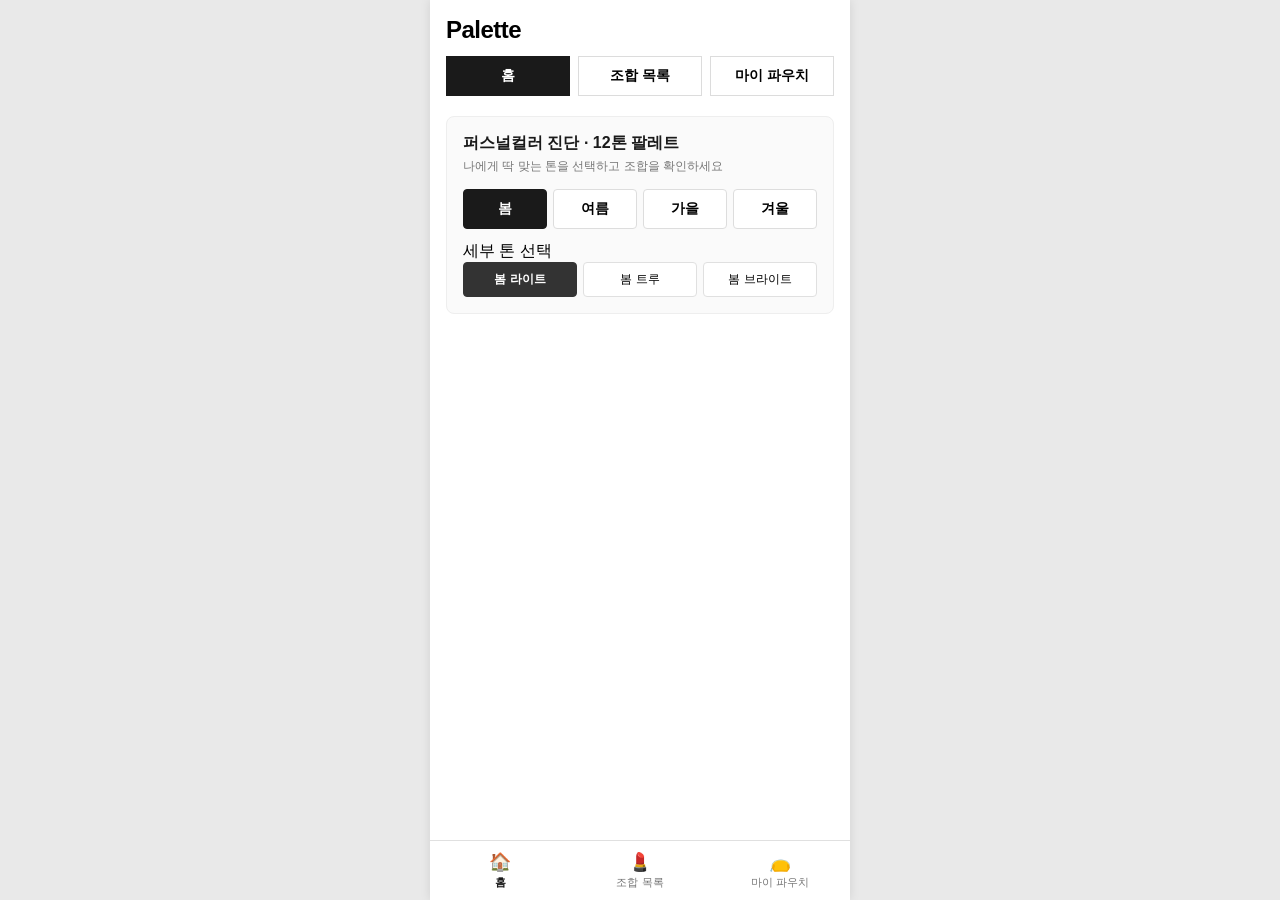
==== index.html @ 943b268a "Update index.html" ====
<!DOCTYPE html>
<html lang="ko">
<head>
  <meta charset="UTF-8">
  <meta name="viewport" content="width=device-width, initial-scale=1.0">
  <title>Palette - 퍼스널 컬러 메이크업 조합 탐색</title>
  <link rel="stylesheet" href="style.css">
</head>
<body>

  <!-- App Container -->
  <div id="app">

    <!-- Header -->
    <header class="header">
      <h1 class="logo">Palette</h1>
      <nav class="nav">
        <button type="button" class="nav-btn active" id="btnNavHome">홈</button>
        <button type="button" class="nav-btn" id="btnNavList">조합 목록</button>
        <button type="button" class="nav-btn" id="btnNavPouch">마이 파우치</button>
      </nav>
    </header>

    <!-- Main Content -->
    <main class="content">

      <!-- 퍼스널컬러 선택 섹션 (홈 탭 전용) -->
      <section class="personal-color-section" id="personalColorSection">
        <div class="pc-header">
          <h2>퍼스널컬러 진단 · 12톤 팔레트</h2>
          <p>나에게 딱 맞는 톤을 선택하고 조합을 확인하세요</p>
        </div>

        <!-- 1단계: 4계절 선택 -->
        <div class="season-group" id="seasonGroup">
          <button type="button" class="season-btn active" data-season="봄">봄</button>
          <button type="button" class="season-btn" data-season="여름">여름</button>
          <button type="button" class="season-btn" data-season="가을">가을</button>
          <button type="button" class="season-btn" data-season="겨울">겨울</button>
        </div>

        <!-- 2단계: 세부 3톤 선택 -->
        <div class="subtone-title">세부 톤 선택</div>
        <div class="subtone-group" id="subtoneGroup">
          <!-- JS에서 계절 선택에 따라 동적으로 생성됩니다 -->
        </div>
      </section>

      <!-- 결과 섹션 (조합 목록 / 마이 파우치 전용) -->
      <section class="result-section" id="resultSection">
        <div class="result-header">
          <span class="result-count">조합 결과 <strong id="resultCountNum">0</strong>건</span>
          <select id="sortSelect">
            <option value="popular">인기순</option>
            <option value="latest">최신순</option>
            <option value="priceLow">낮은가격순</option>
          </select>
        </div>

        <div class="card-list" id="cardList"></div>

        <div class="empty-state hidden" id="emptyState">
          <p class="empty-title">선택하신 조건에 맞는 세트가 없습니다.</p>
          <p class="empty-sub">다른 필터를 해제하고 다시 확인해 보세요.</p>
          <button type="button" id="btnResetFilter">전체 목록 보기</button>
        </div>
      </section>

    </main>

    <!-- 하단 고정 네비게이션 -->
    <nav class="bottom-nav">
      <button type="button" class="bottom-nav-btn active" id="bNavHome">
        <span class="b-icon">🏠</span>
        <span>홈</span>
      </button>
      <button type="button" class="bottom-nav-btn" id="bNavList">
        <span class="b-icon">💄</span>
        <span>조합 목록</span>
      </button>
      <button type="button" class="bottom-nav-btn" id="bNavPouch">
        <span class="b-icon">👝</span>
        <span>마이 파우치</span>
      </button>
    </nav>

  </div>

  <!-- 모달 -->
  <div class="modal-overlay hidden" id="detailModal">
    <div class="modal-content">
      <button type="button" class="modal-close" id="btnCloseModal">&times;</button>
      <div class="modal-body" id="modalBody"></div>
    </div>
  </div>

  <script src="app.js"></script>
</body>
</html>
---- style.css ----
* {
  box-sizing: border-box;
  margin: 0;
  padding: 0;
  font-family: -apple-system, BlinkMacSystemFont, "Segoe UI", Roboto, "Helvetica Neue", Arial, sans-serif;
}

body {
  background-color: #e9e9e9;
  display: flex;
  justify-content: center;
  min-height: 100vh;
}

#app {
  width: 100%;
  max-width: 420px;
  background-color: #ffffff;
  min-height: 100vh;
  padding: 16px 16px 80px 16px;
  box-shadow: 0 0 10px rgba(0, 0, 0, 0.1);
  position: relative;
}

/* Header */
.header {
  margin-bottom: 20px;
}

.logo {
  font-size: 24px;
  font-weight: 900;
  margin-bottom: 12px;
  letter-spacing: -0.5px;
}

.nav {
  display: flex;
  gap: 8px;
}

.nav-btn {
  flex: 1;
  padding: 10px 0;
  border: 1px solid #dcdcdc;
  background-color: #ffffff;
  font-size: 14px;
  font-weight: bold;
  cursor: pointer;
  transition: all 0.2s;
}

.nav-btn.active {
  background-color: #1a1a1a;
  color: #ffffff;
  border-color: #1a1a1a;
}

/* Personal Color Section (12톤 선택 영역) */
.personal-color-section {
  margin-bottom: 24px;
  background-color: #fafafa;
  padding: 16px;
  border-radius: 8px;
  border: 1px solid #eeeeee;
}

.pc-header h2 {
  font-size: 16px;
  font-weight: bold;
  color: #1a1a1a;
  margin-bottom: 4px;
}

.pc-header p {
  font-size: 12px;
  color: #777777;
  margin-bottom: 14px;
}

/* 사계절 4개 메인 버튼 */
.season-group {
  display: flex;
  gap: 6px;
  margin-bottom: 12px;
}

.season-btn {
  flex: 1;
  padding: 10px 0;
  border: 1px solid #dddddd;
  background-color: #ffffff;
  font-size: 14px;
  font-weight: bold;
  cursor: pointer;
  border-radius: 4px;
  transition: all 0.2s;
}

.season-btn.active {
  background-color: #1a1a1a;
  color: #ffffff;
  border-color: #1a1a1a;
}

/* 세부 3톤 버튼 서브 그룹 */
.subtone-group {
  display: flex;
  gap: 6px;
}

.subtone-btn {
  flex: 1;
  padding: 8px 0;
  border: 1px solid #e0e0e0;
  background-color: #ffffff;
  font-size: 12px;
  cursor: pointer;
  border-radius: 4px;
  transition: all 0.2s;
}

.subtone-btn.active {
  background-color: #333333;
  color: #ffffff;
  border-color: #333333;
  font-weight: bold;
}

/* Result Section */
.result-header {
  display: flex;
  justify-content: space-between;
  align-items: center;
  margin-bottom: 16px;
  padding-bottom: 8px;
  border-bottom: 1px solid #eeeeee;
}

.result-count {
  font-size: 13px;
}

.result-header select {
  padding: 4px 8px;
  font-size: 12px;
  border: 1px solid #cccccc;
}

/* Card List */
.card-list {
  display: flex;
  flex-direction: column;
  gap: 16px;
}

.card {
  border: 1px solid #e0e0e0;
  padding: 12px;
  display: flex;
  gap: 12px;
  background-color: #ffffff;
  border-radius: 6px;
}

.card-img-placeholder {
  width: 90px;
  height: 90px;
  background-color: #f0f0f0;
  display: flex;
  align-items: center;
  justify-content: center;
  font-size: 11px;
  font-weight: bold;
  flex-shrink: 0;
  border-radius: 4px;
}

.card-info {
  flex: 1;
  display: flex;
  flex-direction: column;
  justify-content: space-between;
}

.card-title {
  font-size: 14px;
  font-weight: bold;
  margin-bottom: 6px;
  line-height: 1.2;
}

.card-items {
  display: flex;
  flex-wrap: wrap;
  gap: 4px;
  margin-bottom: 8px;
}

.item-badge {
  background-color: #f2f2f2;
  padding: 2px 6px;
  font-size: 11px;
  color: #444444;
  border-radius: 3px;
}

.card-bottom {
  display: flex;
  justify-content: space-between;
  align-items: center;
}

.card-price {
  font-size: 15px;
  font-weight: bold;
}

.btn-detail {
  padding: 4px 10px;
  border: 1px solid #cccccc;
  background-color: #ffffff;
  font-size: 12px;
  cursor: pointer;
  border-radius: 4px;
}

/* Empty State */
.empty-state {
  text-align: center;
  padding: 40px 10px;
}

.empty-title {
  font-size: 14px;
  font-weight: bold;
  margin-bottom: 8px;
}

.empty-sub {
  font-size: 12px;
  color: #777777;
  margin-bottom: 16px;
}

.empty-state button {
  padding: 8px 16px;
  border: 1px solid #1a1a1a;
  background-color: #ffffff;
  font-size: 12px;
  font-weight: bold;
  cursor: pointer;
  border-radius: 4px;
}

.hidden {
  display: none !important;
}

/* Bottom Navigation Bar */
.bottom-nav {
  position: fixed;
  bottom: 0;
  left: 50%;
  transform: translateX(-50%);
  width: 100%;
  max-width: 420px;
  height: 60px;
  background-color: #ffffff;
  border-top: 1px solid #e0e0e0;
  display: flex;
  justify-content: space-around;
  align-items: center;
  z-index: 100;
}

.bottom-nav-btn {
  background: none;
  border: none;
  display: flex;
  flex-direction: column;
  align-items: center;
  justify-content: center;
  font-size: 11px;
  color: #777777;
  cursor: pointer;
  flex: 1;
  height: 100%;
}

.b-icon {
  font-size: 18px;
  margin-bottom: 2px;
}

.bottom-nav-btn.active {
  color: #1a1a1a;
  font-weight: bold;
}

/* Modal Popup */
.modal-overlay {
  position: fixed;
  top: 0;
  left: 0;
  width: 100vw;
  height: 100vh;
  background-color: rgba(0, 0, 0, 0.5);
  justify-content: center;
  align-items: center;
  z-index: 1000;
}

.modal-overlay:not(.hidden) {
  display: flex;
}

.modal-content {
  width: 90%;
  max-width: 360px;
  background-color: #ffffff;
  padding: 20px;
  position: relative;
  box-shadow: 0 4px 15px rgba(0, 0, 0, 0.2);
  border-radius: 8px;
}

.modal-close {
  position: absolute;
  top: 10px;
  right: 14px;
  background: none;
  border: none;
  font-size: 22px;
  cursor: pointer;
}
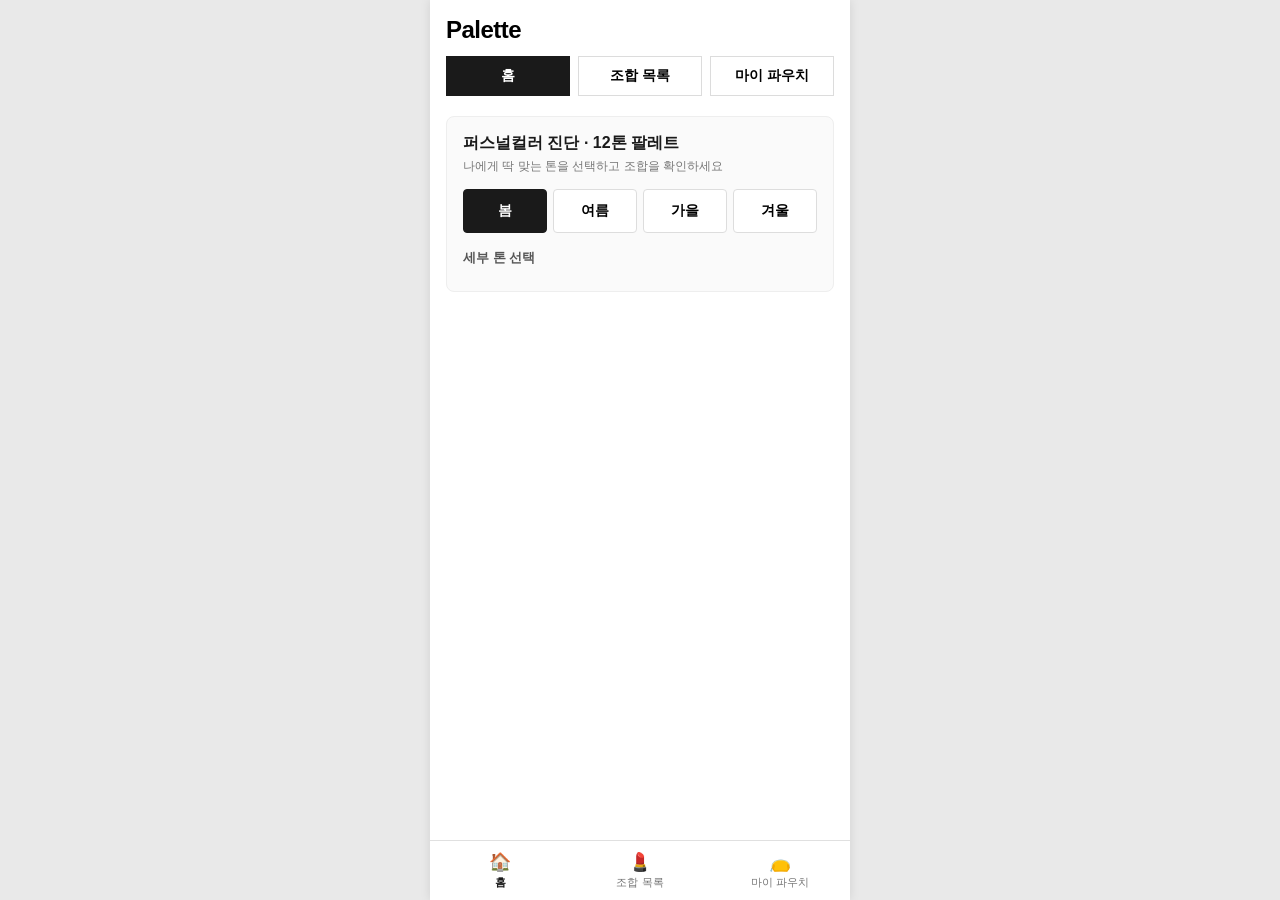
==== commit cffc909a: "Update index.html" ====
--- a/index.html
+++ b/index.html
@@ -42,28 +42,13 @@
         <!-- 2단계: 세부 3톤 선택 -->
         <div class="subtone-title">세부 톤 선택</div>
         <div class="subtone-group" id="subtoneGroup">
-          <!-- JS에서 계절 선택에 따라 동적으로 생성됩니다 -->
+          <!-- JS에서 계절 선택에 따라 세부 톤 버튼이 들어갑니다 -->
         </div>
       </section>
 
-      <!-- 결과 섹션 (조합 목록 / 마이 파우치 전용) -->
-      <section class="result-section" id="resultSection">
-        <div class="result-header">
-          <span class="result-count">조합 결과 <strong id="resultCountNum">0</strong>건</span>
-          <select id="sortSelect">
-            <option value="popular">인기순</option>
-            <option value="latest">최신순</option>
-            <option value="priceLow">낮은가격순</option>
-          </select>
-        </div>
-
-        <div class="card-list" id="cardList"></div>
-
-        <div class="empty-state hidden" id="emptyState">
-          <p class="empty-title">선택하신 조건에 맞는 세트가 없습니다.</p>
-          <p class="empty-sub">다른 필터를 해제하고 다시 확인해 보세요.</p>
-          <button type="button" id="btnResetFilter">전체 목록 보기</button>
-        </div>
+      <!-- 준비중 안내 영역 (조합 목록 / 마이 파우치 클릭 시) -->
+      <section class="placeholder-section hidden" id="placeholderSection">
+        <p>준비 중인 기능입니다.</p>
       </section>
 
     </main>
@@ -86,14 +71,6 @@
 
   </div>
 
-  <!-- 모달 -->
-  <div class="modal-overlay hidden" id="detailModal">
-    <div class="modal-content">
-      <button type="button" class="modal-close" id="btnCloseModal">&times;</button>
-      <div class="modal-body" id="modalBody"></div>
-    </div>
-  </div>
-
   <script src="app.js"></script>
 </body>
 </html>
--- a/style.css
+++ b/style.css
@@ -82,12 +82,12 @@
 .season-group {
   display: flex;
   gap: 6px;
-  margin-bottom: 12px;
+  margin-bottom: 16px;
 }
 
 .season-btn {
   flex: 1;
-  padding: 10px 0;
+  padding: 12px 0;
   border: 1px solid #dddddd;
   background-color: #ffffff;
   font-size: 14px;
@@ -103,28 +103,51 @@
   border-color: #1a1a1a;
 }
 
-/* 세부 3톤 버튼 서브 그룹 */
+/* 세부 톤 타이틀 */
+.subtone-title {
+  font-size: 13px;
+  font-weight: bold;
+  color: #555;
+  margin-bottom: 8px;
+}
+
+/* 세부 3톤 버튼 그룹 */
 .subtone-group {
   display: flex;
-  gap: 6px;
+  flex-direction: column;
+  gap: 8px;
 }
 
 .subtone-btn {
-  flex: 1;
-  padding: 8px 0;
+  width: 100%;
+  padding: 12px 14px;
   border: 1px solid #e0e0e0;
   background-color: #ffffff;
-  font-size: 12px;
-  cursor: pointer;
-  border-radius: 4px;
+  font-size: 13px;
+  text-align: left;
+  cursor: pointer;
+  border-radius: 6px;
   transition: all 0.2s;
+  display: flex;
+  justify-content: space-between;
+  align-items: center;
+}
+
+.subtone-btn::after {
+  content: '→';
+  font-size: 12px;
+  color: #aaa;
 }
 
 .subtone-btn.active {
-  background-color: #333333;
+  background-color: #1a1a1a;
   color: #ffffff;
-  border-color: #333333;
-  font-weight: bold;
+  border-color: #1a1a1a;
+  font-weight: bold;
+}
+
+.subtone-btn.active::after {
+  color: #ffffff;
 }
 
 /* Result Section */
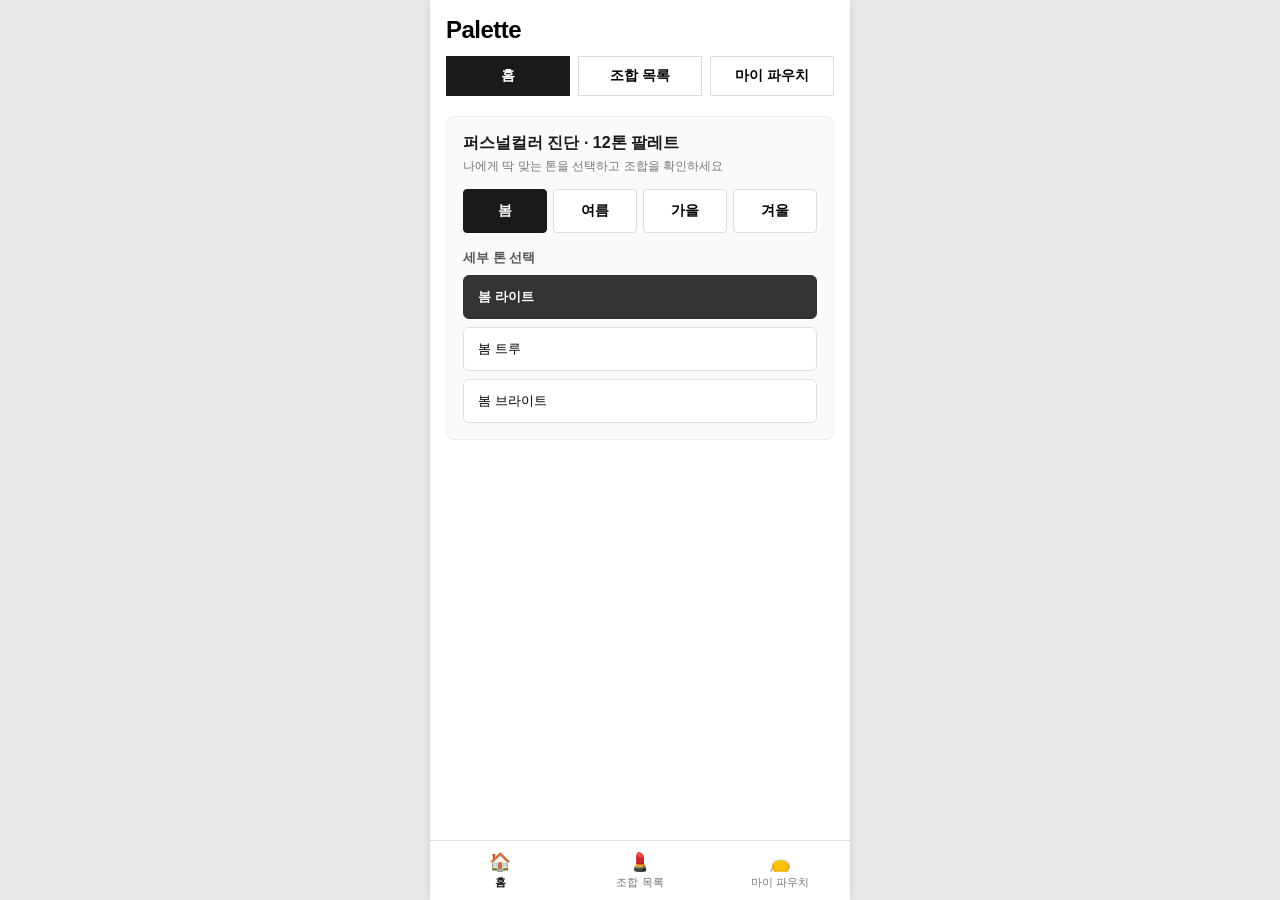
==== commit cb71a720: "Update index.html" ====
--- a/index.html
+++ b/index.html
@@ -15,9 +15,9 @@
     <header class="header">
       <h1 class="logo">Palette</h1>
       <nav class="nav">
-        <button type="button" class="nav-btn active" id="btnNavHome">홈</button>
-        <button type="button" class="nav-btn" id="btnNavList">조합 목록</button>
-        <button type="button" class="nav-btn" id="btnNavPouch">마이 파우치</button>
+        <button type="button" class="nav-btn active" id="btnNavHome" onclick="switchTab('home')">홈</button>
+        <button type="button" class="nav-btn" id="btnNavList" onclick="switchTab('list')">조합 목록</button>
+        <button type="button" class="nav-btn" id="btnNavPouch" onclick="switchTab('pouch')">마이 파우치</button>
       </nav>
     </header>
 
@@ -33,20 +33,20 @@
 
         <!-- 1단계: 4계절 선택 -->
         <div class="season-group" id="seasonGroup">
-          <button type="button" class="season-btn active" data-season="봄">봄</button>
-          <button type="button" class="season-btn" data-season="여름">여름</button>
-          <button type="button" class="season-btn" data-season="가을">가을</button>
-          <button type="button" class="season-btn" data-season="겨울">겨울</button>
+          <button type="button" class="season-btn active" onclick="selectSeason('봄', this)">봄</button>
+          <button type="button" class="season-btn" onclick="selectSeason('여름', this)">여름</button>
+          <button type="button" class="season-btn" onclick="selectSeason('가을', this)">가을</button>
+          <button type="button" class="season-btn" onclick="selectSeason('겨울', this)">겨울</button>
         </div>
 
         <!-- 2단계: 세부 3톤 선택 -->
         <div class="subtone-title">세부 톤 선택</div>
         <div class="subtone-group" id="subtoneGroup">
-          <!-- JS에서 계절 선택에 따라 세부 톤 버튼이 들어갑니다 -->
+          <!-- JS에서 계절 선택에 따라 동적으로 들어갑니다 -->
         </div>
       </section>
 
-      <!-- 준비중 안내 영역 (조합 목록 / 마이 파우치 클릭 시) -->
+      <!-- 준비중 안내 영역 (조합 목록 / 마이 파우치 전용) -->
       <section class="placeholder-section hidden" id="placeholderSection">
         <p>준비 중인 기능입니다.</p>
       </section>
@@ -55,15 +55,15 @@
 
     <!-- 하단 고정 네비게이션 -->
     <nav class="bottom-nav">
-      <button type="button" class="bottom-nav-btn active" id="bNavHome">
+      <button type="button" class="bottom-nav-btn active" id="bNavHome" onclick="switchTab('home')">
         <span class="b-icon">🏠</span>
         <span>홈</span>
       </button>
-      <button type="button" class="bottom-nav-btn" id="bNavList">
+      <button type="button" class="bottom-nav-btn" id="bNavList" onclick="switchTab('list')">
         <span class="b-icon">💄</span>
         <span>조합 목록</span>
       </button>
-      <button type="button" class="bottom-nav-btn" id="bNavPouch">
+      <button type="button" class="bottom-nav-btn" id="bNavPouch" onclick="switchTab('pouch')">
         <span class="b-icon">👝</span>
         <span>마이 파우치</span>
       </button>
--- a/style.css
+++ b/style.css
@@ -56,7 +56,7 @@
   border-color: #1a1a1a;
 }
 
-/* Personal Color Section (12톤 선택 영역) */
+/* Personal Color Section */
 .personal-color-section {
   margin-bottom: 24px;
   background-color: #fafafa;
@@ -78,7 +78,7 @@
   margin-bottom: 14px;
 }
 
-/* 사계절 4개 메인 버튼 */
+/* 계절 선택 버튼 */
 .season-group {
   display: flex;
   gap: 6px;
@@ -111,7 +111,7 @@
   margin-bottom: 8px;
 }
 
-/* 세부 3톤 버튼 그룹 */
+/* 세부 톤 버튼 그룹 */
 .subtone-group {
   display: flex;
   flex-direction: column;
@@ -128,159 +128,28 @@
   cursor: pointer;
   border-radius: 6px;
   transition: all 0.2s;
-  display: flex;
-  justify-content: space-between;
-  align-items: center;
-}
-
-.subtone-btn::after {
-  content: '→';
-  font-size: 12px;
-  color: #aaa;
 }
 
 .subtone-btn.active {
-  background-color: #1a1a1a;
+  background-color: #333333;
   color: #ffffff;
-  border-color: #1a1a1a;
+  border-color: #333333;
   font-weight: bold;
 }
 
-.subtone-btn.active::after {
-  color: #ffffff;
-}
-
-/* Result Section */
-.result-header {
-  display: flex;
-  justify-content: space-between;
-  align-items: center;
-  margin-bottom: 16px;
-  padding-bottom: 8px;
-  border-bottom: 1px solid #eeeeee;
-}
-
-.result-count {
-  font-size: 13px;
-}
-
-.result-header select {
-  padding: 4px 8px;
-  font-size: 12px;
-  border: 1px solid #cccccc;
-}
-
-/* Card List */
-.card-list {
-  display: flex;
-  flex-direction: column;
-  gap: 16px;
-}
-
-.card {
-  border: 1px solid #e0e0e0;
-  padding: 12px;
-  display: flex;
-  gap: 12px;
-  background-color: #ffffff;
-  border-radius: 6px;
-}
-
-.card-img-placeholder {
-  width: 90px;
-  height: 90px;
-  background-color: #f0f0f0;
-  display: flex;
-  align-items: center;
-  justify-content: center;
-  font-size: 11px;
-  font-weight: bold;
-  flex-shrink: 0;
-  border-radius: 4px;
-}
-
-.card-info {
-  flex: 1;
-  display: flex;
-  flex-direction: column;
-  justify-content: space-between;
-}
-
-.card-title {
+/* Placeholder */
+.placeholder-section {
+  text-align: center;
+  padding: 60px 0;
+  color: #888;
   font-size: 14px;
-  font-weight: bold;
-  margin-bottom: 6px;
-  line-height: 1.2;
-}
-
-.card-items {
-  display: flex;
-  flex-wrap: wrap;
-  gap: 4px;
-  margin-bottom: 8px;
-}
-
-.item-badge {
-  background-color: #f2f2f2;
-  padding: 2px 6px;
-  font-size: 11px;
-  color: #444444;
-  border-radius: 3px;
-}
-
-.card-bottom {
-  display: flex;
-  justify-content: space-between;
-  align-items: center;
-}
-
-.card-price {
-  font-size: 15px;
-  font-weight: bold;
-}
-
-.btn-detail {
-  padding: 4px 10px;
-  border: 1px solid #cccccc;
-  background-color: #ffffff;
-  font-size: 12px;
-  cursor: pointer;
-  border-radius: 4px;
-}
-
-/* Empty State */
-.empty-state {
-  text-align: center;
-  padding: 40px 10px;
-}
-
-.empty-title {
-  font-size: 14px;
-  font-weight: bold;
-  margin-bottom: 8px;
-}
-
-.empty-sub {
-  font-size: 12px;
-  color: #777777;
-  margin-bottom: 16px;
-}
-
-.empty-state button {
-  padding: 8px 16px;
-  border: 1px solid #1a1a1a;
-  background-color: #ffffff;
-  font-size: 12px;
-  font-weight: bold;
-  cursor: pointer;
-  border-radius: 4px;
 }
 
 .hidden {
   display: none !important;
 }
 
-/* Bottom Navigation Bar */
+/* Bottom Nav */
 .bottom-nav {
   position: fixed;
   bottom: 0;
@@ -320,40 +189,3 @@
   color: #1a1a1a;
   font-weight: bold;
 }
-
-/* Modal Popup */
-.modal-overlay {
-  position: fixed;
-  top: 0;
-  left: 0;
-  width: 100vw;
-  height: 100vh;
-  background-color: rgba(0, 0, 0, 0.5);
-  justify-content: center;
-  align-items: center;
-  z-index: 1000;
-}
-
-.modal-overlay:not(.hidden) {
-  display: flex;
-}
-
-.modal-content {
-  width: 90%;
-  max-width: 360px;
-  background-color: #ffffff;
-  padding: 20px;
-  position: relative;
-  box-shadow: 0 4px 15px rgba(0, 0, 0, 0.2);
-  border-radius: 8px;
-}
-
-.modal-close {
-  position: absolute;
-  top: 10px;
-  right: 14px;
-  background: none;
-  border: none;
-  font-size: 22px;
-  cursor: pointer;
-}
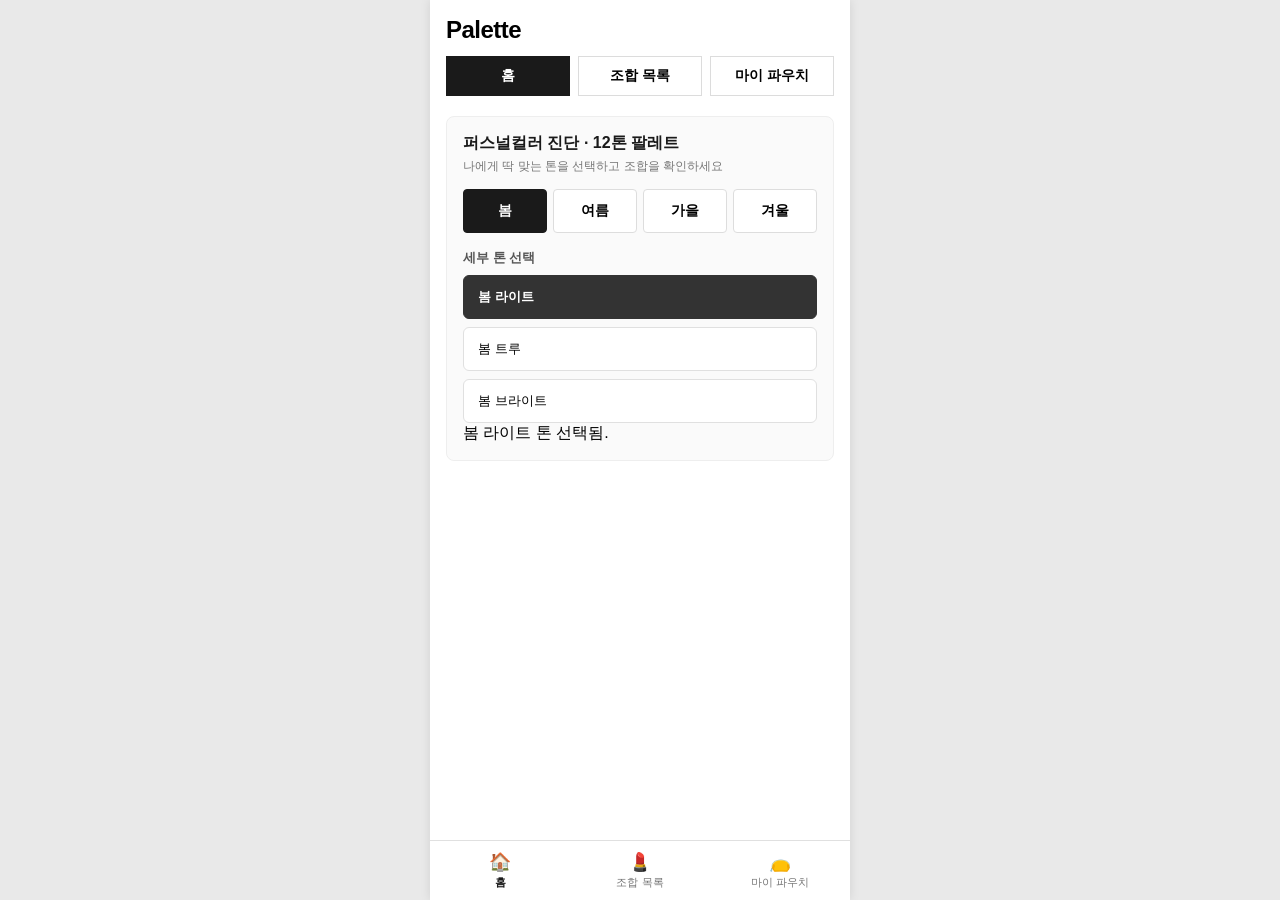
==== commit 1bf1afbe: "Update index.html" ====
--- a/index.html
+++ b/index.html
@@ -5,6 +5,7 @@
   <meta name="viewport" content="width=device-width, initial-scale=1.0">
   <title>Palette - 퍼스널 컬러 메이크업 조합 탐색</title>
   <link rel="stylesheet" href="style.css">
+  <script src="app.js" defer></script>
 </head>
 <body>
 
@@ -13,11 +14,12 @@
 
     <!-- Header -->
     <header class="header">
-      <h1 class="logo">Palette</h1>
+      <!-- 로고 클릭 시 홈 이동 -->
+      <h1 class="logo" id="logoBtn" style="cursor: pointer;">Palette</h1>
       <nav class="nav">
-        <button type="button" class="nav-btn active" id="btnNavHome" onclick="switchTab('home')">홈</button>
-        <button type="button" class="nav-btn" id="btnNavList" onclick="switchTab('list')">조합 목록</button>
-        <button type="button" class="nav-btn" id="btnNavPouch" onclick="switchTab('pouch')">마이 파우치</button>
+        <button type="button" class="nav-btn active" id="btnNavHome">홈</button>
+        <button type="button" class="nav-btn" id="btnNavList">조합 목록</button>
+        <button type="button" class="nav-btn" id="btnNavPouch">마이 파우치</button>
       </nav>
     </header>
 
@@ -33,37 +35,52 @@
 
         <!-- 1단계: 4계절 선택 -->
         <div class="season-group" id="seasonGroup">
-          <button type="button" class="season-btn active" onclick="selectSeason('봄', this)">봄</button>
-          <button type="button" class="season-btn" onclick="selectSeason('여름', this)">여름</button>
-          <button type="button" class="season-btn" onclick="selectSeason('가을', this)">가을</button>
-          <button type="button" class="season-btn" onclick="selectSeason('겨울', this)">겨울</button>
+          <button type="button" class="season-btn active" data-season="봄">봄</button>
+          <button type="button" class="season-btn" data-season="여름">여름</button>
+          <button type="button" class="season-btn" data-season="가을">가을</button>
+          <button type="button" class="season-btn" data-season="겨울">겨울</button>
         </div>
 
         <!-- 2단계: 세부 3톤 선택 -->
         <div class="subtone-title">세부 톤 선택</div>
         <div class="subtone-group" id="subtoneGroup">
-          <!-- JS에서 계절 선택에 따라 동적으로 들어갑니다 -->
+          <!-- JS 동적 생성 -->
+        </div>
+
+        <!-- 선택 상태 메시지 -->
+        <div class="selected-status" id="selectedStatusText">
+          봄 라이트 톤 선택됨.
         </div>
       </section>
 
-      <!-- 준비중 안내 영역 (조합 목록 / 마이 파우치 전용) -->
+      <!-- 조합 목록 섹션 (조합 목록 탭 전용) -->
+      <section class="result-section hidden" id="resultSection">
+        <div class="result-header">
+          <span class="result-count"><strong id="currentSelectedToneTitle">봄 라이트</strong> 추천 조합</span>
+        </div>
+        <div class="card-list" id="cardList">
+          <!-- JS 동적 생성 -->
+        </div>
+      </section>
+
+      <!-- 마이 파우치 전용 안내 영역 -->
       <section class="placeholder-section hidden" id="placeholderSection">
-        <p>준비 중인 기능입니다.</p>
+        <p>마이 파우치 기능 준비 중입니다.</p>
       </section>
 
     </main>
 
     <!-- 하단 고정 네비게이션 -->
     <nav class="bottom-nav">
-      <button type="button" class="bottom-nav-btn active" id="bNavHome" onclick="switchTab('home')">
+      <button type="button" class="bottom-nav-btn active" id="bNavHome">
         <span class="b-icon">🏠</span>
         <span>홈</span>
       </button>
-      <button type="button" class="bottom-nav-btn" id="bNavList" onclick="switchTab('list')">
+      <button type="button" class="bottom-nav-btn" id="bNavList">
         <span class="b-icon">💄</span>
         <span>조합 목록</span>
       </button>
-      <button type="button" class="bottom-nav-btn" id="bNavPouch" onclick="switchTab('pouch')">
+      <button type="button" class="bottom-nav-btn" id="bNavPouch">
         <span class="b-icon">👝</span>
         <span>마이 파우치</span>
       </button>
@@ -71,6 +88,5 @@
 
   </div>
 
-  <script src="app.js"></script>
 </body>
 </html>
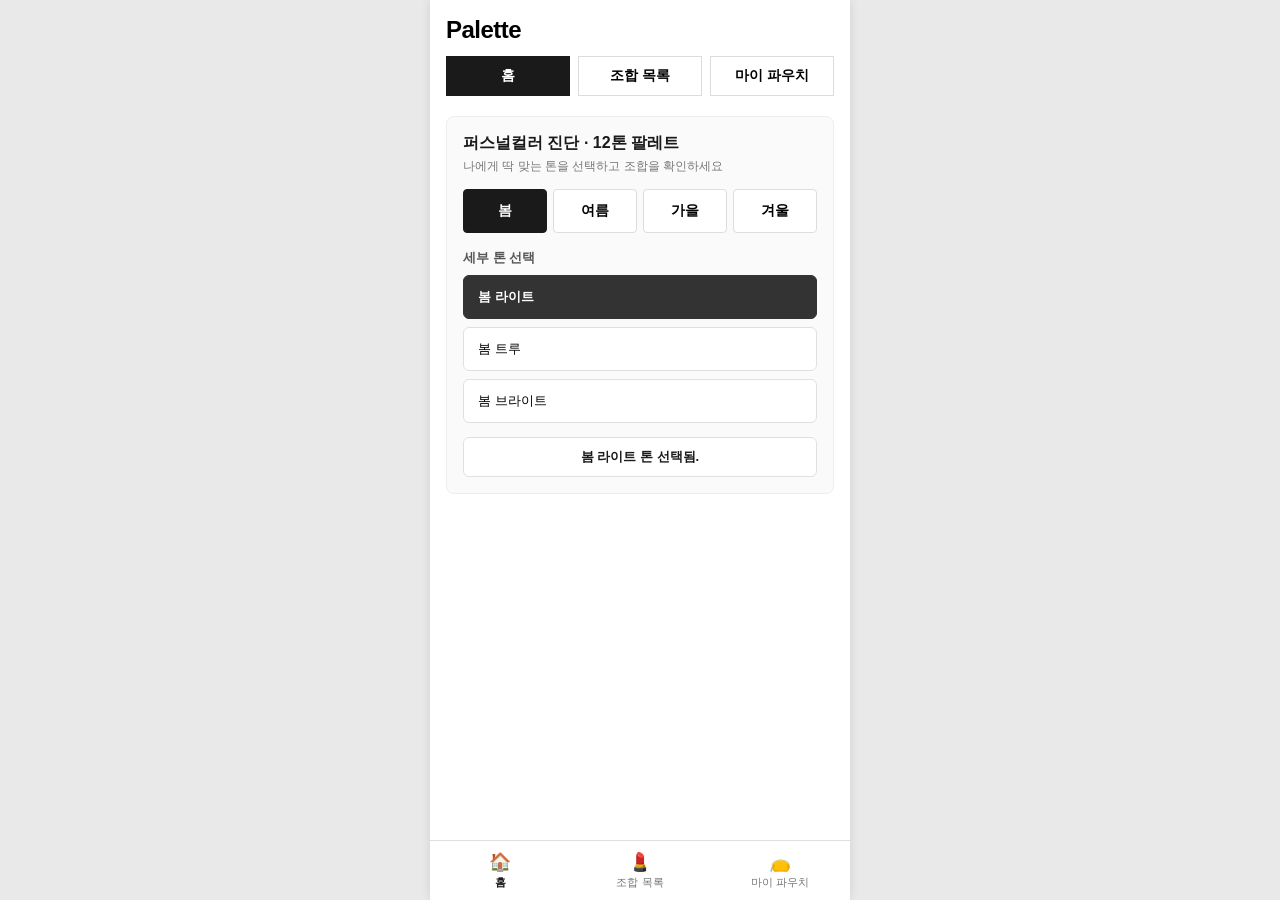
==== commit 289a7e1b: "Update index.html" ====
--- a/index.html
+++ b/index.html
@@ -44,22 +44,22 @@
         <!-- 2단계: 세부 3톤 선택 -->
         <div class="subtone-title">세부 톤 선택</div>
         <div class="subtone-group" id="subtoneGroup">
-          <!-- JS 동적 생성 -->
+          <!-- JS에서 동적 생성 -->
         </div>
 
-        <!-- 선택 상태 메시지 -->
+        <!-- 선택 상태 표시 (기본 안내문구) -->
         <div class="selected-status" id="selectedStatusText">
-          봄 라이트 톤 선택됨.
+          세부 톤을 선택해주세요.
         </div>
       </section>
 
       <!-- 조합 목록 섹션 (조합 목록 탭 전용) -->
       <section class="result-section hidden" id="resultSection">
         <div class="result-header">
-          <span class="result-count"><strong id="currentSelectedToneTitle">봄 라이트</strong> 추천 조합</span>
+          <span class="result-count"><strong id="currentSelectedToneTitle">선택된 톤</strong> 추천 조합</span>
         </div>
         <div class="card-list" id="cardList">
-          <!-- JS 동적 생성 -->
+          <!-- JS에서 동적 생성 -->
         </div>
       </section>
 
--- a/style.css
+++ b/style.css
@@ -78,7 +78,6 @@
   margin-bottom: 14px;
 }
 
-/* 계절 선택 버튼 */
 .season-group {
   display: flex;
   gap: 6px;
@@ -103,7 +102,6 @@
   border-color: #1a1a1a;
 }
 
-/* 세부 톤 타이틀 */
 .subtone-title {
   font-size: 13px;
   font-weight: bold;
@@ -111,11 +109,11 @@
   margin-bottom: 8px;
 }
 
-/* 세부 톤 버튼 그룹 */
 .subtone-group {
   display: flex;
   flex-direction: column;
   gap: 8px;
+  margin-bottom: 14px;
 }
 
 .subtone-btn {
@@ -137,7 +135,65 @@
   font-weight: bold;
 }
 
-/* Placeholder */
+.selected-status {
+  font-size: 13px;
+  font-weight: bold;
+  color: #1a1a1a;
+  padding: 10px;
+  background-color: #ffffff;
+  border: 1px solid #e0e0e0;
+  border-radius: 6px;
+  text-align: center;
+}
+
+/* 추천 결과 카드 */
+.result-header {
+  margin-bottom: 14px;
+  padding-bottom: 8px;
+  border-bottom: 1px solid #eeeeee;
+  font-size: 15px;
+}
+
+.card-list {
+  display: flex;
+  flex-direction: column;
+  gap: 12px;
+}
+
+.card {
+  border: 1px solid #e0e0e0;
+  padding: 14px;
+  background-color: #ffffff;
+  border-radius: 6px;
+}
+
+.card-title {
+  font-size: 15px;
+  font-weight: bold;
+  margin-bottom: 8px;
+}
+
+.card-items {
+  display: flex;
+  flex-wrap: wrap;
+  gap: 6px;
+  margin-bottom: 10px;
+}
+
+.item-badge {
+  background-color: #f2f2f2;
+  padding: 4px 8px;
+  font-size: 12px;
+  color: #333;
+  border-radius: 4px;
+}
+
+.card-price {
+  font-size: 14px;
+  font-weight: bold;
+  color: #1a1a1a;
+}
+
 .placeholder-section {
   text-align: center;
   padding: 60px 0;
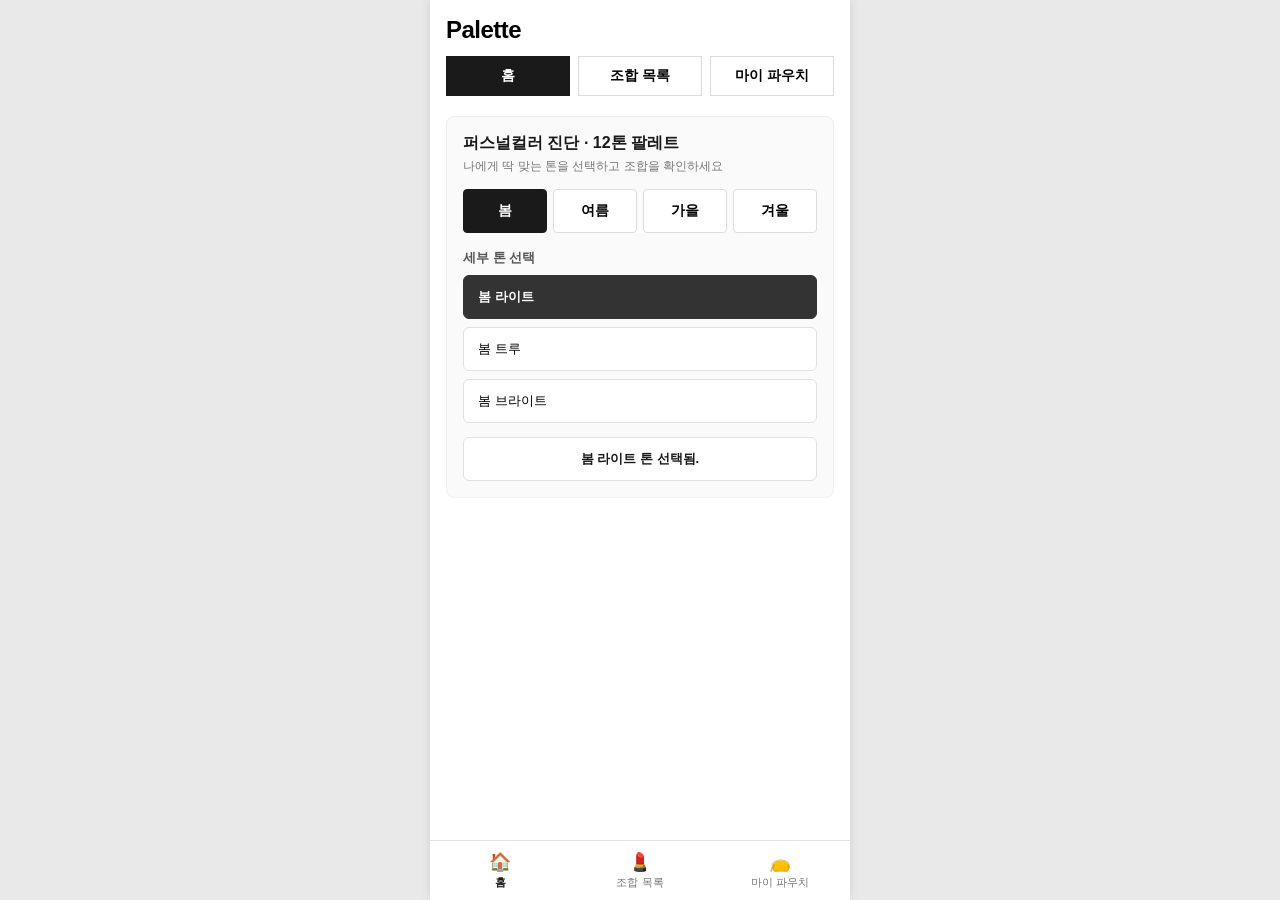
==== commit a34f4c65: "Update index.html" ====
--- a/index.html
+++ b/index.html
@@ -14,7 +14,7 @@
 
     <!-- Header -->
     <header class="header">
-      <!-- 로고 클릭 시 홈 이동 -->
+      <!-- 브랜드 로고 (클릭 시 홈으로 이동) -->
       <h1 class="logo" id="logoBtn" style="cursor: pointer;">Palette</h1>
       <nav class="nav">
         <button type="button" class="nav-btn active" id="btnNavHome">홈</button>
@@ -44,22 +44,22 @@
         <!-- 2단계: 세부 3톤 선택 -->
         <div class="subtone-title">세부 톤 선택</div>
         <div class="subtone-group" id="subtoneGroup">
-          <!-- JS에서 동적 생성 -->
+          <!-- JS에서 동적 생성됩니다 -->
         </div>
 
-        <!-- 선택 상태 표시 (기본 안내문구) -->
+        <!-- 선택 상태 메시지 -->
         <div class="selected-status" id="selectedStatusText">
-          세부 톤을 선택해주세요.
+          봄 라이트 톤 선택됨.
         </div>
       </section>
 
       <!-- 조합 목록 섹션 (조합 목록 탭 전용) -->
       <section class="result-section hidden" id="resultSection">
         <div class="result-header">
-          <span class="result-count"><strong id="currentSelectedToneTitle">선택된 톤</strong> 추천 조합</span>
+          <span class="result-count"><strong id="currentSelectedToneTitle">봄 라이트</strong> 추천 조합</span>
         </div>
         <div class="card-list" id="cardList">
-          <!-- JS에서 동적 생성 -->
+          <!-- JS에서 동적 생성됩니다 -->
         </div>
       </section>
 
--- a/style.css
+++ b/style.css
@@ -32,6 +32,7 @@
   font-weight: 900;
   margin-bottom: 12px;
   letter-spacing: -0.5px;
+  display: inline-block;
 }
 
 .nav {
@@ -139,7 +140,7 @@
   font-size: 13px;
   font-weight: bold;
   color: #1a1a1a;
-  padding: 10px;
+  padding: 12px;
   background-color: #ffffff;
   border: 1px solid #e0e0e0;
   border-radius: 6px;
